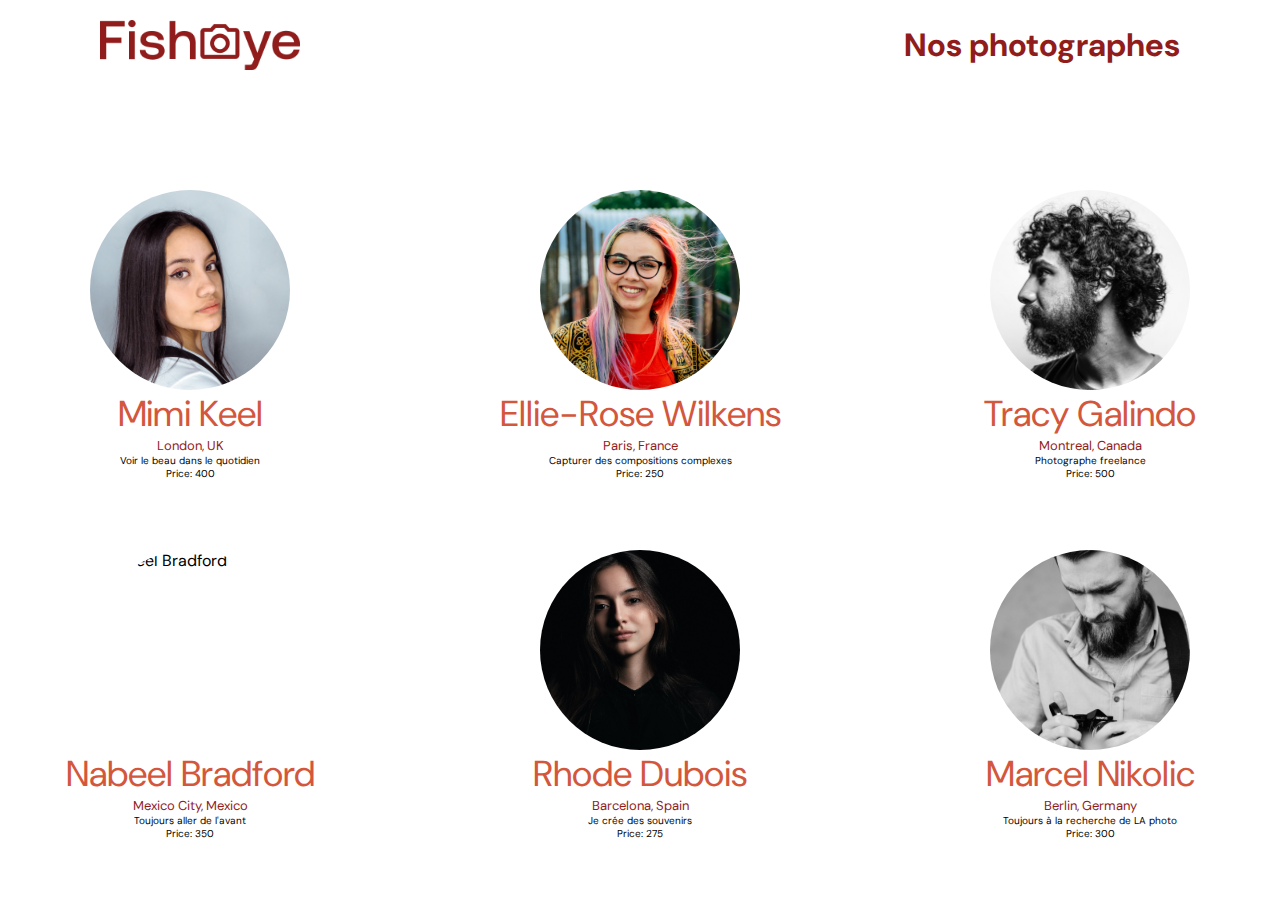
==== Front-End-Fisheye-main/index.html @ 7810c568 "petites corrections" ====
<!DOCTYPE html>
<html lang="fr">
  <head>
    <link href="css/style.css" rel="stylesheet" type="text/css" />
    <meta charset="utf-8">
    <link rel="icon" type="image/png" href="assets/favicon.png">
    <link href="https://fonts.googleapis.com/css?family=DM+Sans&display=swap" rel="stylesheet">
    <title>Fisheye</title>
  </head>
  <body>
    <header>
        <img src="assets/images/logo.png" class="logo" alt="fisheye logo"/>
        <h1>Nos photographes</h1>
    </header>
    <main id="main">
        <div class="photographer_section"></div>
    </main>
    <script src="scripts/templates/photographer.js"></script>
    <script src="scripts/index.js"></script>
  </body>
</html>
---- Front-End-Fisheye-main/css/style.css ----
@import url("photographer.css");

body {
    font-family: "DM Sans", sans-serif;
    margin: 0;
}


header {
    display: flex;
    flex-direction: row;
    justify-content: space-between;
    align-items: center;
    height: 90px;
}

h1 {
    color: #901C1C;
    margin-right: 100px;
}

.logo {
    height: 50px;
    margin-left: 100px;
}

.photographer_section {
    display: grid;
    grid-template-columns: 1fr 1fr 1fr;
    gap: 70px;
    margin-top: 100px;
}

.photographer_section article {
    justify-self: center;
    display: flex;
    justify-content: center;
    align-items: center;
    flex-direction: column;
    gap: 0px;
}

.photographer_section article h2 {
    color: #D3573C;
    font-size: 36px;
}

.photographer_section article img {
    height: 200px;
    width: 200px;
    border-radius: 50%; 
    margin-bottom: 0px;
    object-fit: cover; /* Empêche la déformation en ajustant l'image pour couvrir le conteneur */
    object-position: center center;
}

.photographer_section article h2{
    color: #D3573C;
text-align: center;
font-family: DM Sans;
font-size: 36px;
font-style: normal;
font-weight: 400;
line-height: normal;
margin-top: 0px;
margin-bottom: 0px;
}

/* Réduit l'espace entre les paragraphes avec la classe "info" */
.photographer_section article .infoVille {
    margin-bottom: 10px; /* Ajustez cette valeur selon l'espace souhaité */
    color: #901C1C;
text-align: center;
font-family: DM Sans;
font-size: 13px;
font-style: normal;
font-weight: 400;
line-height: normal;
margin-bottom: 0px;
margin-top: 0px;
padding-top: 0px;
  }
  .info{
    color: #000;
text-align: center;
font-family: DM Sans;
font-size: 10px;
font-style: normal;
font-weight: 400;
line-height: normal;
margin-bottom: 0px;
margin-top: 0px;
}
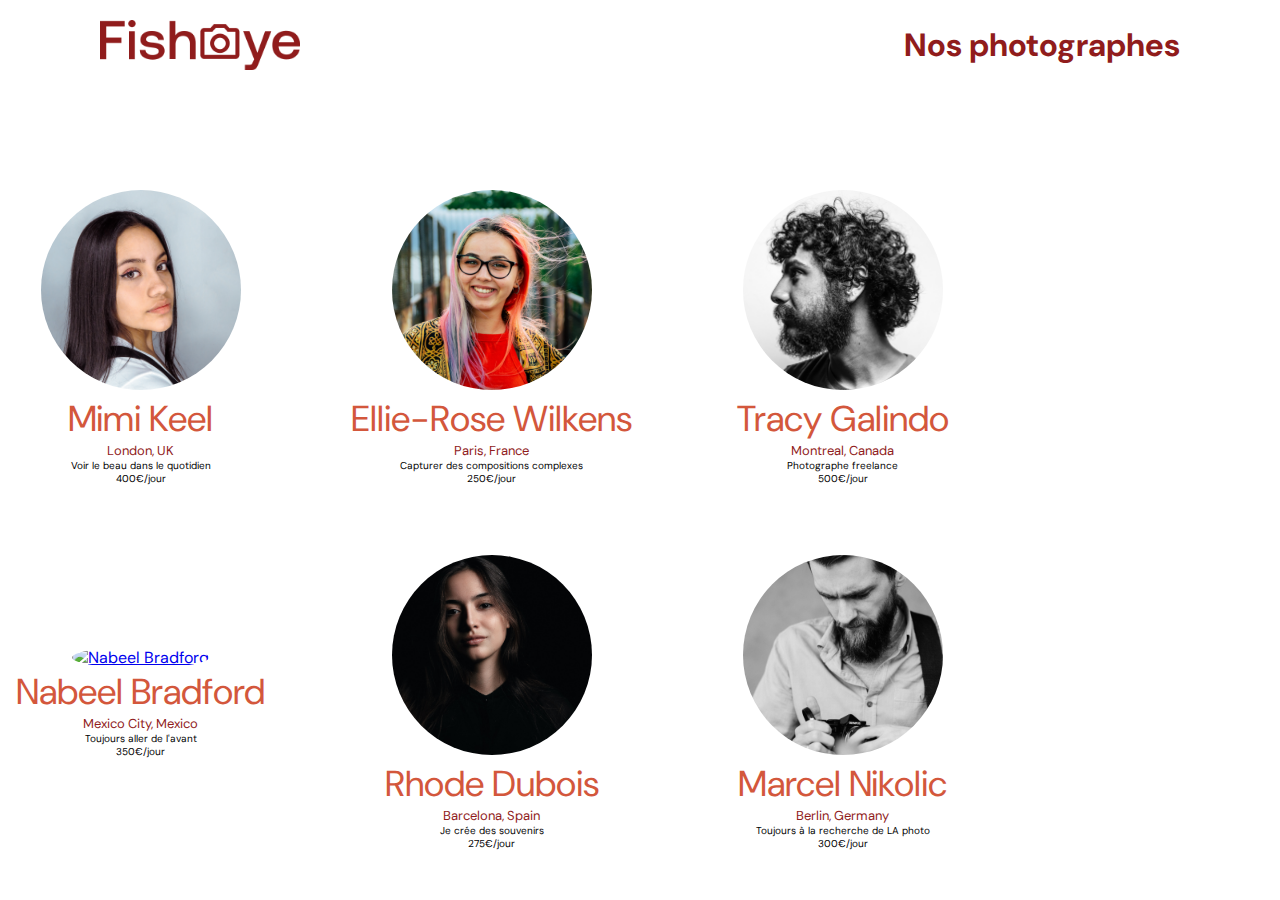
==== commit 80cb5aa9: "affichage des media du photographe" ====
--- a/Front-End-Fisheye-main/index.html
+++ b/Front-End-Fisheye-main/index.html
@@ -1,8 +1,11 @@
+
 <!DOCTYPE html>
 <html lang="fr">
   <head>
     <link href="css/style.css" rel="stylesheet" type="text/css" />
-    <meta charset="utf-8">
+    
+    <meta charset="UTF-8">
+    <meta name="viewport" content="width=device-width, initial-scale=1.0">
     <link rel="icon" type="image/png" href="assets/favicon.png">
     <link href="https://fonts.googleapis.com/css?family=DM+Sans&display=swap" rel="stylesheet">
     <title>Fisheye</title>
@@ -15,7 +18,12 @@
     <main id="main">
         <div class="photographer_section"></div>
     </main>
-    <script src="scripts/templates/photographer.js"></script>
-    <script src="scripts/index.js"></script>
+    <script src="scripts/Model.js"></script>
+    <script src="scripts/views/ListPhotographersView.js"></script>
+    <script src="scripts/Controller.js"></script>
+    <script>
+        let controller = new Controller();
+        controller.initListPhotographerPage();
+    </script>
   </body>
 </html>
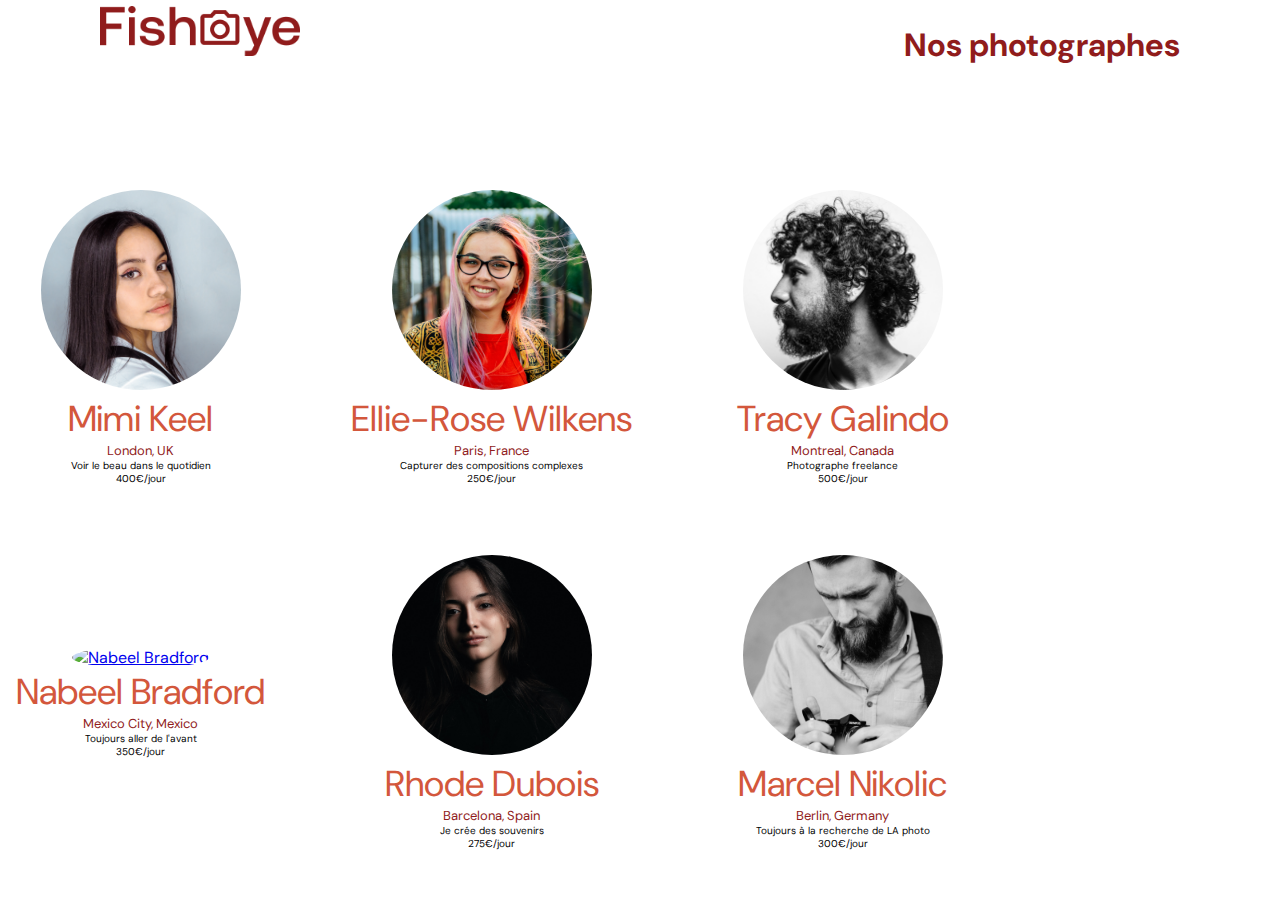
==== commit 467dbd61: "css" ====
--- a/Front-End-Fisheye-main/index.html
+++ b/Front-End-Fisheye-main/index.html
@@ -12,7 +12,9 @@
   </head>
   <body>
     <header>
-        <img src="assets/images/logo.png" class="logo" alt="fisheye logo"/>
+      <a href="index.html" class="logo">
+        <img src="assets/images/logo.png" alt="fisheye logo">
+    </a>
         <h1>Nos photographes</h1>
     </header>
     <main id="main">
--- a/Front-End-Fisheye-main/css/style.css
+++ b/Front-End-Fisheye-main/css/style.css
@@ -19,7 +19,7 @@
     margin-right: 100px;
 }
 
-.logo {
+header img{
     height: 50px;
     margin-left: 100px;
 }
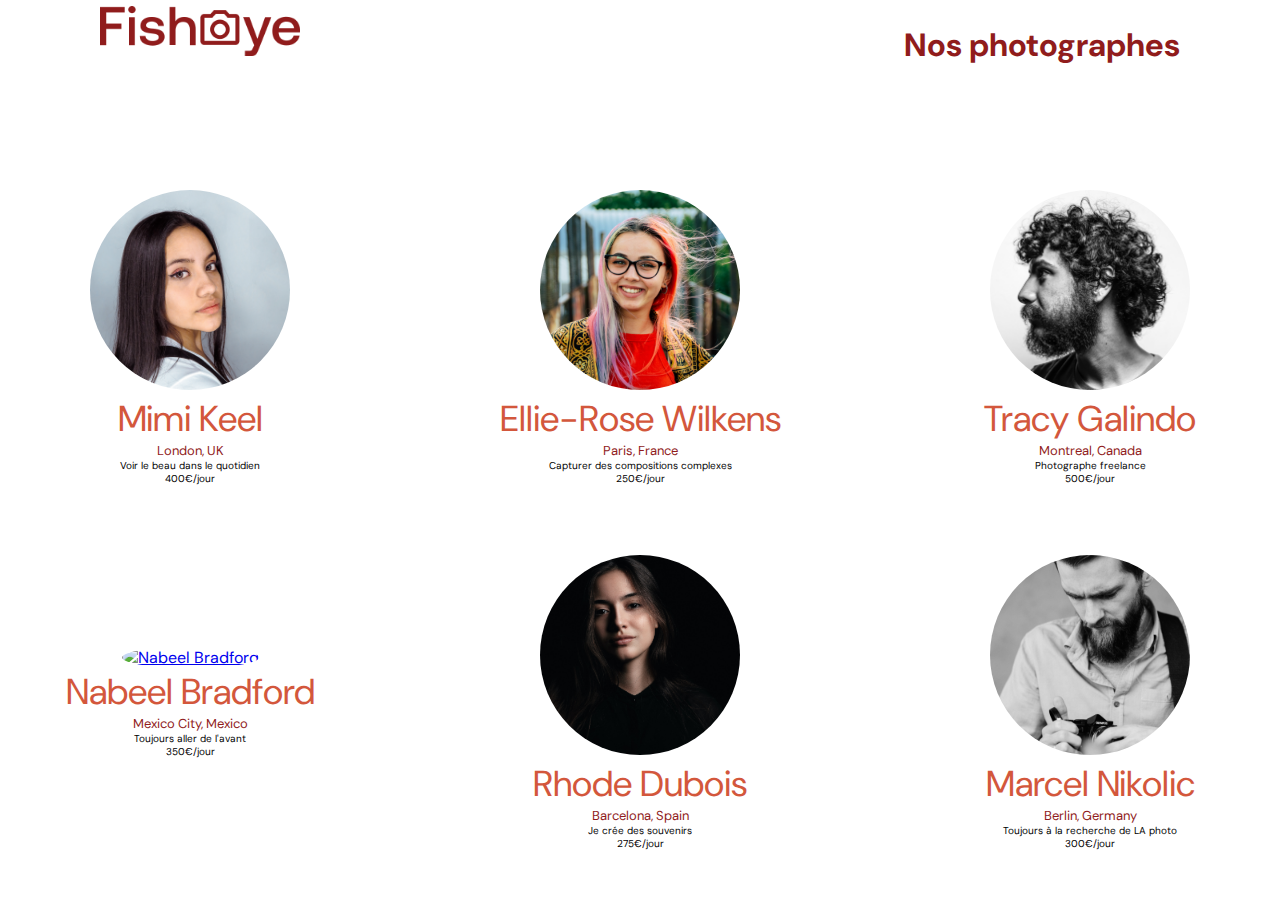
==== commit fe81d977: "mise en place de la modal avec correction css debut de correction accessibilite" ====
--- a/Front-End-Fisheye-main/index.html
+++ b/Front-End-Fisheye-main/index.html
@@ -1,8 +1,7 @@
-
 <!DOCTYPE html>
 <html lang="fr">
   <head>
-    <link href="css/style.css" rel="stylesheet" type="text/css" />
+    <link href="css/style.css" rel="stylesheet" type="text/css">
     
     <meta charset="UTF-8">
     <meta name="viewport" content="width=device-width, initial-scale=1.0">
@@ -13,19 +12,21 @@
   <body>
     <header>
       <a href="index.html" class="logo">
-        <img src="assets/images/logo.png" alt="fisheye logo">
-    </a>
-        <h1>Nos photographes</h1>
+        <img src="assets/images/logo.png" alt="Logo Fisheye" tabindex="0">
+      </a>
+      <h1>Nos photographes</h1>
     </header>
     <main id="main">
-        <div class="photographer_section"></div>
+      <section class="photographer_section" tabindex="0">
+        <!-- Contenu de la section photographe -->
+      </section>
     </main>
     <script src="scripts/Model.js"></script>
     <script src="scripts/views/ListPhotographersView.js"></script>
     <script src="scripts/Controller.js"></script>
     <script>
-        let controller = new Controller();
-        controller.initListPhotographerPage();
+      let controller = new Controller();
+      controller.initListPhotographerPage();
     </script>
   </body>
-</html>
+</html>--- a/Front-End-Fisheye-main/css/style.css
+++ b/Front-End-Fisheye-main/css/style.css
@@ -90,4 +90,5 @@
 line-height: normal;
 margin-bottom: 0px;
 margin-top: 0px;
-}+}
+main{margin: 0px;}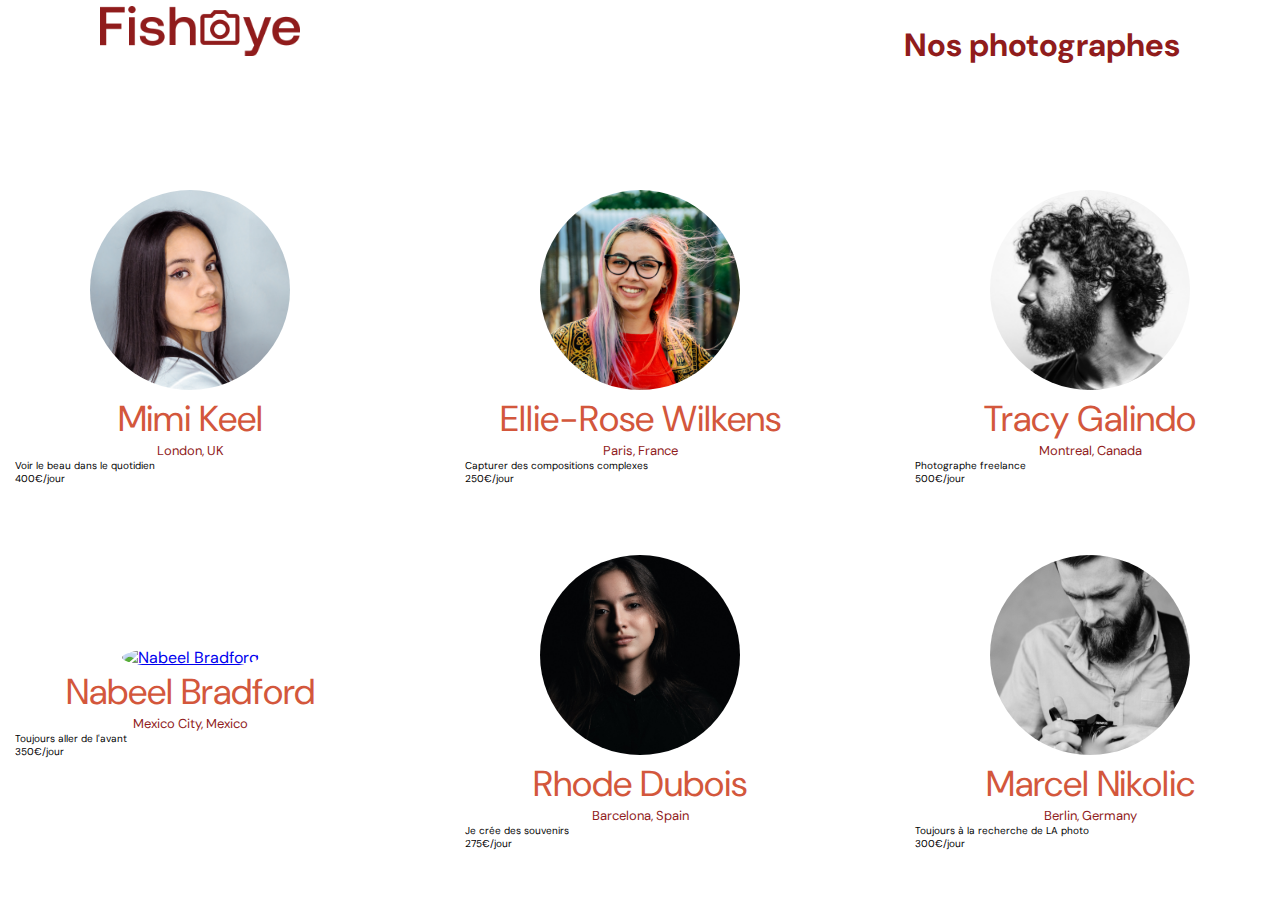
==== commit ebc97d12: "retouche css et debut navigation avec fleche" ====
--- a/Front-End-Fisheye-main/index.html
+++ b/Front-End-Fisheye-main/index.html
@@ -7,6 +7,7 @@
     <meta name="viewport" content="width=device-width, initial-scale=1.0">
     <link rel="icon" type="image/png" href="assets/favicon.png">
     <link href="https://fonts.googleapis.com/css?family=DM+Sans&display=swap" rel="stylesheet">
+    <script src="https://kit.fontawesome.com/db9c392b13.js" crossorigin="anonymous"></script>
     <title>Fisheye</title>
   </head>
   <body>
--- a/Front-End-Fisheye-main/css/style.css
+++ b/Front-End-Fisheye-main/css/style.css
@@ -1,5 +1,7 @@
 @import url("photographer.css");
-
+html{
+    max-width: 1440px;
+}
 body {
     font-family: "DM Sans", sans-serif;
     margin: 0;
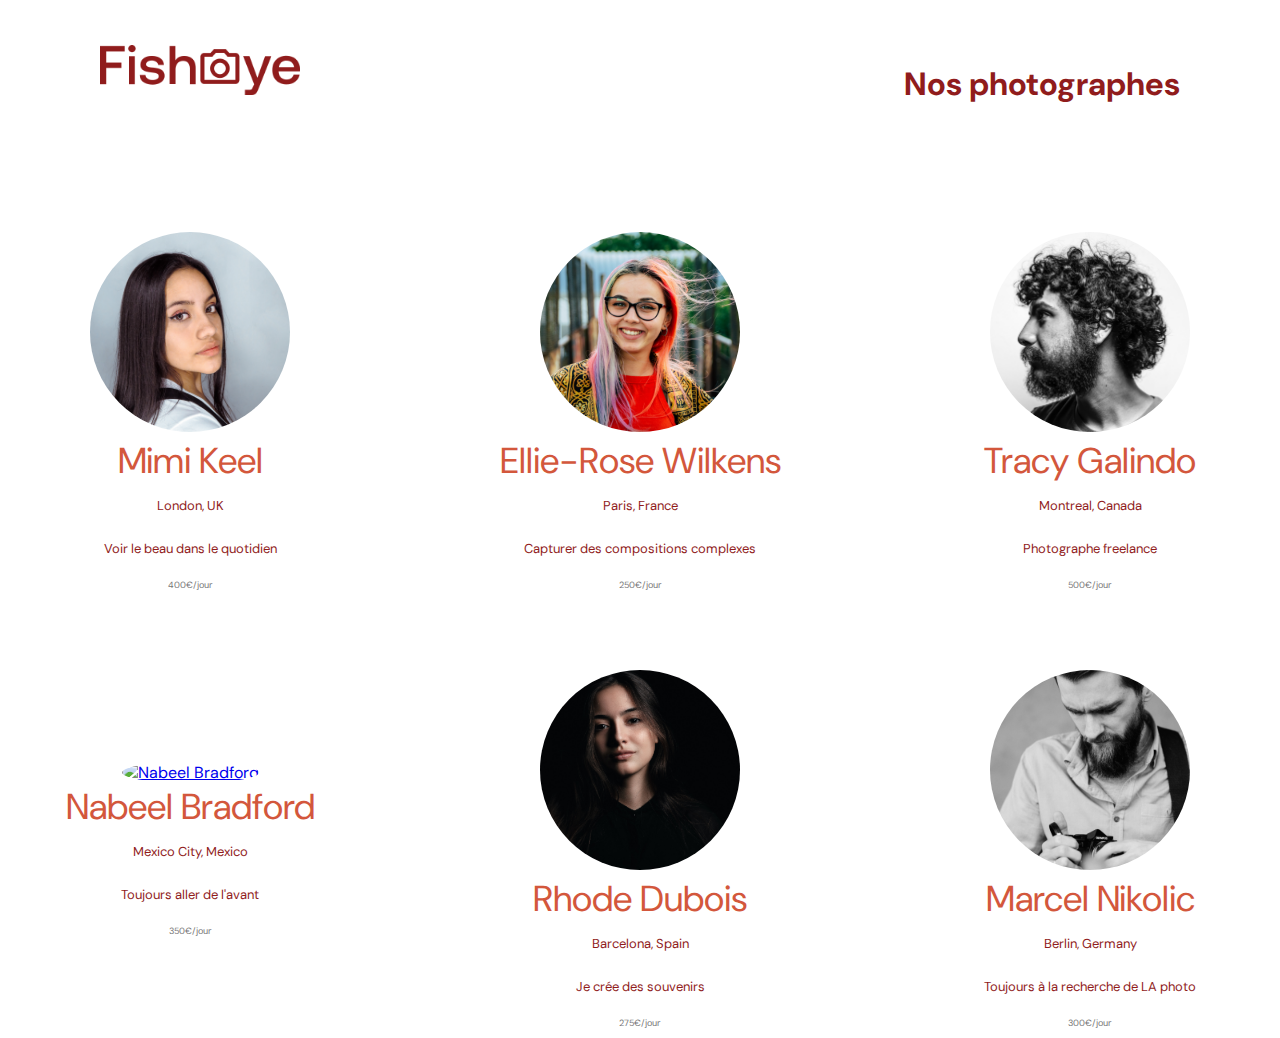
==== commit 04b3184a: "netoyage du code" ====
--- a/Front-End-Fisheye-main/index.html
+++ b/Front-End-Fisheye-main/index.html
@@ -1,19 +1,25 @@
 <!DOCTYPE html>
 <html lang="fr">
   <head>
-    <link href="css/style.css" rel="stylesheet" type="text/css">
-    
-    <meta charset="UTF-8">
-    <meta name="viewport" content="width=device-width, initial-scale=1.0">
-    <link rel="icon" type="image/png" href="assets/favicon.png">
-    <link href="https://fonts.googleapis.com/css?family=DM+Sans&display=swap" rel="stylesheet">
-    <script src="https://kit.fontawesome.com/db9c392b13.js" crossorigin="anonymous"></script>
+    <link href="css/style.css" rel="stylesheet" type="text/css" />
+
+    <meta charset="UTF-8" />
+    <meta name="viewport" content="width=device-width, initial-scale=1.0" />
+    <link rel="icon" type="image/png" href="assets/favicon.png" />
+    <link
+      href="https://fonts.googleapis.com/css?family=DM+Sans&display=swap"
+      rel="stylesheet"
+    />
+    <script
+      src="https://kit.fontawesome.com/db9c392b13.js"
+      crossorigin="anonymous"
+    ></script>
     <title>Fisheye</title>
   </head>
   <body>
     <header>
       <a href="index.html" class="logo">
-        <img src="assets/images/logo.png" alt="Logo Fisheye" tabindex="0">
+        <img src="assets/images/logo.png" alt="Logo Fisheye" tabindex="0" />
       </a>
       <h1>Nos photographes</h1>
     </header>
@@ -30,4 +36,4 @@
       controller.initListPhotographerPage();
     </script>
   </body>
-</html>+</html>
--- a/Front-End-Fisheye-main/css/style.css
+++ b/Front-End-Fisheye-main/css/style.css
@@ -1,96 +1,108 @@
-@import url("photographer.css");
-html{
-    max-width: 1440px;
-}
 body {
-    font-family: "DM Sans", sans-serif;
-    margin: 0;
+  font-family: "DM Sans", sans-serif;
+  margin: auto;
+  max-width: 1440px;
 }
 
+header {
+  display: flex;
+  flex-direction: row;
+  justify-content: space-between;
+  align-items: baseline;
 
-header {
-    display: flex;
-    flex-direction: row;
-    justify-content: space-between;
-    align-items: center;
-    height: 90px;
+  height: 90px;
+  margin-top: 42px;
+  margin-left: auto;
 }
 
 h1 {
-    color: #901C1C;
-    margin-right: 100px;
+  color: #901c1c;
+  margin-right: 100px;
 }
 
-header img{
-    height: 50px;
-    margin-left: 100px;
+header img {
+  height: 50px;
+  margin-left: 100px;
 }
 
 .photographer_section {
-    display: grid;
-    grid-template-columns: 1fr 1fr 1fr;
-    gap: 70px;
-    margin-top: 100px;
+  display: grid;
+  grid-template-columns: 1fr 1fr 1fr;
+  gap: 70px;
+  margin-top: 100px;
 }
 
 .photographer_section article {
-    justify-self: center;
-    display: flex;
-    justify-content: center;
-    align-items: center;
-    flex-direction: column;
-    gap: 0px;
+  justify-self: center;
+  display: flex;
+  justify-content: center;
+  align-items: center;
+  flex-direction: column;
+  gap: 0px;
 }
 
 .photographer_section article h2 {
-    color: #D3573C;
-    font-size: 36px;
+  color: #d3573c;
+  font-size: 36px;
 }
 
 .photographer_section article img {
-    height: 200px;
-    width: 200px;
-    border-radius: 50%; 
-    margin-bottom: 0px;
-    object-fit: cover; /* Empêche la déformation en ajustant l'image pour couvrir le conteneur */
-    object-position: center center;
+  height: 200px;
+  width: 200px;
+  border-radius: 50%;
+  margin-bottom: 0px;
+  object-fit: cover; /* Empêche la déformation en ajustant l'image pour couvrir le conteneur */
+  object-position: center center;
 }
 
-.photographer_section article h2{
-    color: #D3573C;
-text-align: center;
-font-family: DM Sans;
-font-size: 36px;
-font-style: normal;
-font-weight: 400;
-line-height: normal;
-margin-top: 0px;
-margin-bottom: 0px;
+.photographer_section article h2 {
+  color: #d3573c;
+  text-align: center;
+  font-family: DM Sans;
+  font-size: 36px;
+  font-style: normal;
+  font-weight: 400;
+  line-height: normal;
+  margin-top: 0px;
+  margin-bottom: 0px;
 }
 
 /* Réduit l'espace entre les paragraphes avec la classe "info" */
 .photographer_section article .infoVille {
-    margin-bottom: 10px; /* Ajustez cette valeur selon l'espace souhaité */
-    color: #901C1C;
-text-align: center;
-font-family: DM Sans;
-font-size: 13px;
-font-style: normal;
-font-weight: 400;
-line-height: normal;
-margin-bottom: 0px;
-margin-top: 0px;
-padding-top: 0px;
-  }
-  .info{
-    color: #000;
-text-align: center;
-font-family: DM Sans;
-font-size: 10px;
-font-style: normal;
-font-weight: 400;
-line-height: normal;
-margin-bottom: 0px;
-margin-top: 0px;
+  color: #901c1c;
+  text-align: center;
+  font-family: DM Sans;
+  font-size: 13px;
+  font-style: normal;
+  font-weight: 400;
+  line-height: normal;
 }
-main{margin: 0px;}+.photographer_section article .infoDoc {
+  color: #901c1c;
+  text-align: center;
+  font-family: DM Sans;
+  font-size: 13px;
+  font-style: normal;
+  font-weight: 400;
+  line-height: normal;
+}
+
+.photographer_section article .infoPrix {
+  color: #757575;
+  text-align: center;
+  font-family: DM Sans;
+  font-size: 9px;
+  font-style: normal;
+  font-weight: 400;
+  line-height: normal;
+}
+
+.info {
+  display: flex;
+  flex-direction: column;
+  justify-content: center;
+}
+
+main {
+  margin: 0px;
+}
